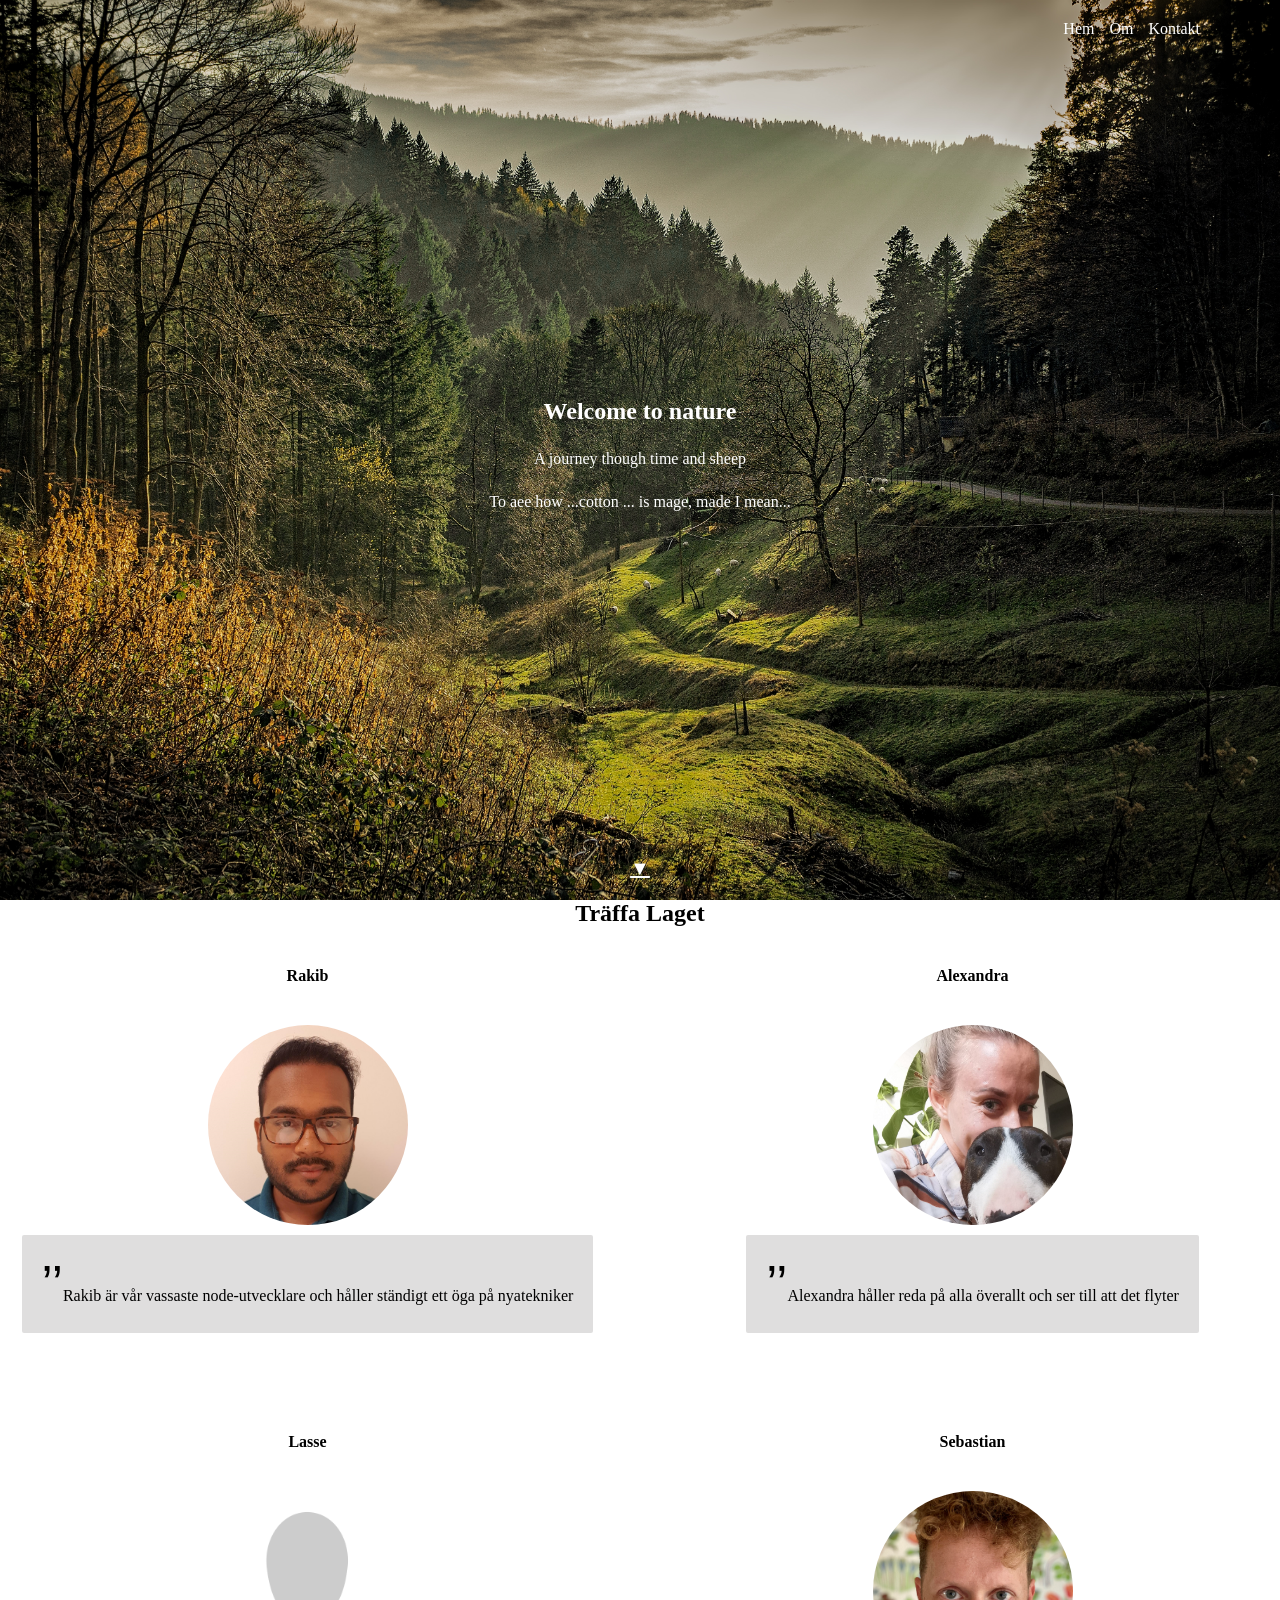
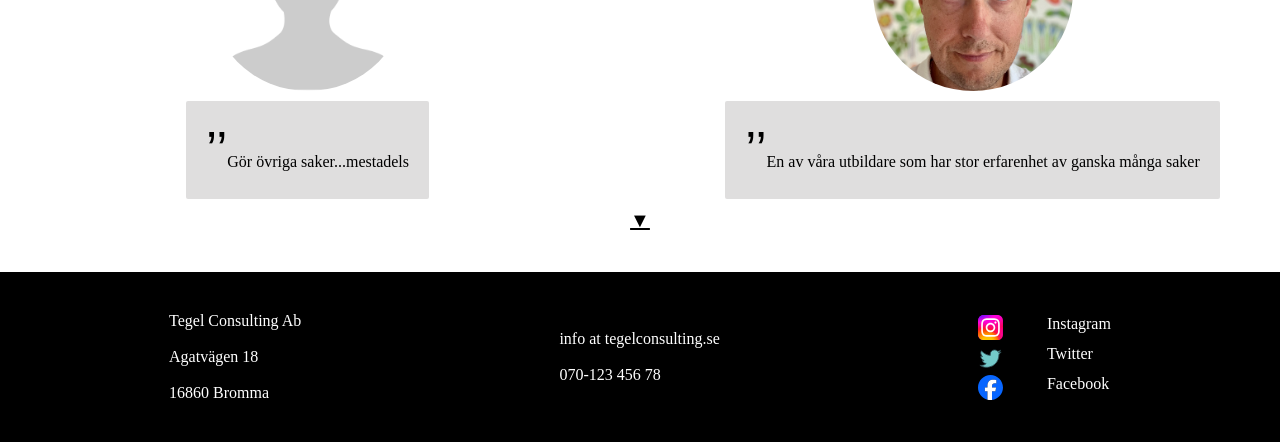
==== index.html @ 12af9621 "Rename inlamning1.html to index.html" ====
<!DOCTYPE html>
<html lang="en">
<head>
    <meta charset="UTF-8">
    <meta name="viewport" content="width=device-width, initial-scale=1.0">
    <title>Document</title>
    <link rel="stylesheet" href="inlamning1.css">
</head>
<body>
    
    <header id="hem">

        <div class="head">

            <!-- meny btn för mobil -->
            <button class="mobile-meny-btn">≡</button>



            <nav class="nav">

                <a href="#hem">Hem</a>
                <a href="#om">Om</a>
                <a href="#kontakt">Kontakt</a>

            </nav>

    
            <!-- alla text på hemsadan -->

            <div class="middle-text">

                <h2>Welcome to nature</h2>
                <p>A journey though time and sheep</p>
                <p>To aee how ...cotton ... is mage, made I mean...</p>

            </div>



            <!-- scroll arrow for next page -->

            <div class="next-page">
                <a href="#om">▼</a>
            </div>

        </div>


    </header>



    <!-- Header section är klar -->

    <!-- Jag ska jobba med main section -->
     


    <main id="om">

        <h2>Träffa Laget</h2>

        <div class="team">

            
            <div class="members">

                <h4>Rakib</h4>
                <img src="Rakib_Square.png" alt="Rakib">
                <p><span class="quote">’’</span>Rakib är vår vassaste node-utvecklare och håller ständigt ett öga på nyatekniker</p>


            </div>



            <div class="members">

                <h4>Alexandra</h4>
                <img src="Alexandra_Square.png" alt="Alexandra">
                <p><span class="quote">’’</span>Alexandra håller reda på alla överallt och ser till att det flyter</p>


            </div>




            <div class="members">

                <h4>Lasse</h4>
                <img src="NoPerson_Square.png" alt="Lasse">
                <p><span class="quote">’’</span>Gör övriga saker...mestadels</p>



            </div>



            <div class="members">


                <h4>Sebastian</h4>
                <img src="Sebastian_Square.png" alt="Sebastian">
                <p><span class="quote">’’</span>En av våra utbildare som har stor erfarenhet av ganska många saker</p>


            </div>


        </div>




        <!-- scroll arrow for next page -->

        <div class="next-page">
            <a href="#kontakt">▼</a>
        </div>


    </main>




    <!-- JAg är klar med main section -->
    <!-- Nu jag ska börja med footer section -->




    <footer id="kontakt">


        <div class="contact">

            <div class="adress">

                <p>Tegel Consulting Ab <br><br>
                    Agatvägen 18 <br><br>
                    16860 Bromma
                </p>

            </div>





            <div class="email-number">

                <p>info at tegelconsulting.se</p> <br>
                <p>070-123 456 78</p>

            </div>




            <div class="social-media">

                

                <img src="instagram.svg" alt="Instagram">
                <p>Instagram</p>

                

                <img src="twitter-svgrepo-com.svg" alt="Twitter">
                <p>Twitter</p>


            
                <img src="facebook.svg" alt="Facebook">
                <p>Facebook</p>


            </div>


        </div>

        
    </footer>


</body>
</html>
---- inlamning1.css ----
* {

    padding: 0;
    margin: 0;
    box-sizing: border-box;

}



html {
    scroll-behavior: smooth;
}

body {
    overflow-x: hidden;
}





/* Nu jag ska börja jobba med header section */
/* jag har jobbat med hela bakgrund här */





header {


    background-image: url(negative-space-black-forest-dawn.jpg);
    height: 100vh;
    background-size: cover;
    background-position: center;
    background-repeat: no-repeat;
    

}



.head {

   display: flex;
   flex-direction: column;
   height: 100vh;
     
}


.mobile-meny-btn {    

    display: none;

}


.head .nav a {

    color: white;
    text-decoration: none;   
}


.nav {


    align-self: flex-end;
    margin-top: 20px;
    margin-right: 80px;
    gap: 15px;
    display: flex;

}



.head .nav a:hover {

    text-decoration: underline;

}




.head .middle-text {

    text-align: center;
    margin-top: 40vh;
    color: white;

}


.middle-text h2 {

    margin-bottom: 25px;

}


.middle-text p {

    margin-bottom: 25px;

}


.next-page {
    margin-top: auto;
    align-self: center;
    margin-bottom: 20px;
    text-align: center;
    
}


.next-page a {

    color: white;
    font-size: 20px;
    
}


/* nu jag ska lägga media quary på header så att hemsidan blir responsiv */


@media (max-width: 600px) {


    .head {

        display: flex;
        flex-direction: column;

    }



    .mobile-meny-btn {    

        display: block;
        align-self: flex-end;
        width: 40px;
        height: 40px;
        font-size: 40px;
        margin-top: 30px;
        margin-right: 20px;
        background: none;
        border: none;
        
         
    }


    
    .nav {

        display: none;

    }

}






/* Header section är klar */
/* Nu jag ska jobba med main section */


main h2 {


    text-align: center;
    
}


/* jag ska bara använda team med grid sen resten ov boxar med flexbox */

.team {

    display: grid;
    grid-template-columns: 1fr 1fr;
    gap: 50px;


}


.team .members {
    display: flex;
    flex-direction: column;
    align-items: center;
}


.team .members h4 {

    text-align: center;
    margin: 40px;

}



.team .members img {

    width: 200px;
    border-radius: 50%;
}



   
.team .members p {

    background-color: rgb(223, 222, 222);
    border-radius: 2px;
    padding: 20px;
    margin: 10px;

}


.quote {
    font-size: 50px;
    font-family: Arial, Helvetica, sans-serif;
}



.contact {

    display: flex;

}


main .next-page a {

    color: black;
    text-align: center;
     

}


/* nu jag ska börja lägga media quaery för menu section */


@media(max-width:600px) {


    .team {


        display: grid;
        grid-template-columns: 1fr;
    }



}




/* Jag har jobbat klart med main section */
/* nu jag ska börja med footer section */




.contact {  

    display: flex;
    justify-content: space-around;
    align-items: center;
    flex-direction: row;
    background-color: black;
    color: white;
    padding: 40px;
    margin-top: 40px;

}



.contact .social-media {


    display: grid;
    grid-template-columns: 1fr 1fr;
    gap: 5px;
    
} 


.contact .social-media img {

    width: 25px;

}


/* media query för footer section */


@media(max-width:600px) {


    .contact {


        display: flex;
        flex-direction: column;
        align-items: center;
        text-align: center;
        gap: 40px;

    }


}



/* klar */
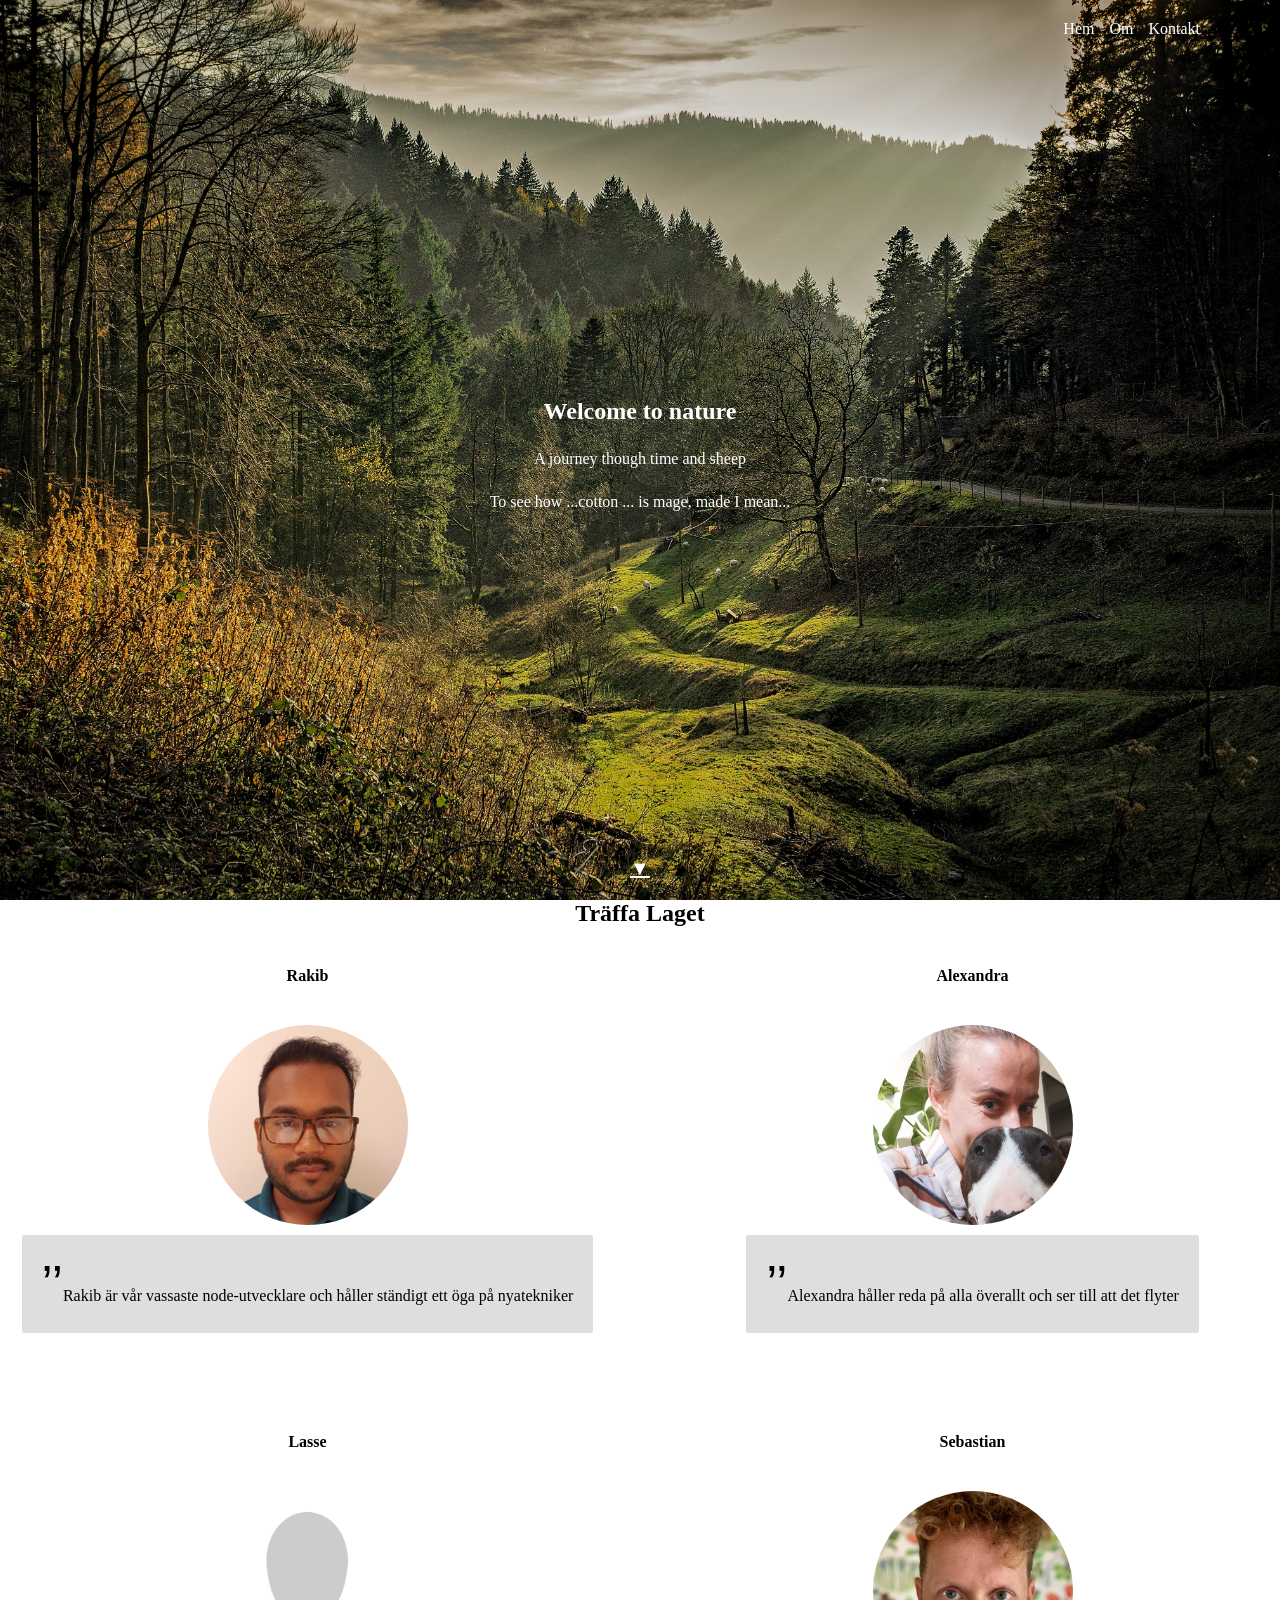
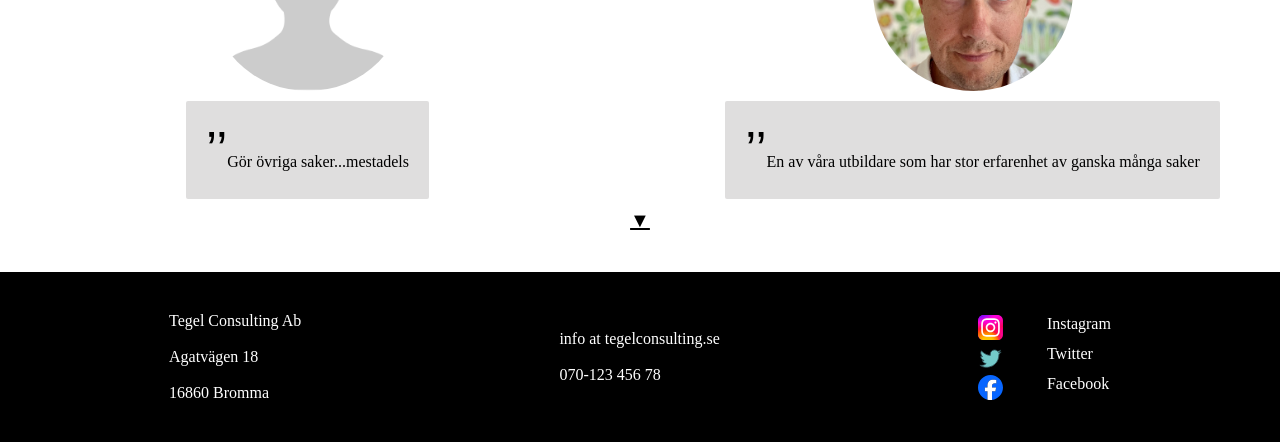
==== commit a82a02c9: "Update index.html" ====
--- a/index.html
+++ b/index.html
@@ -26,19 +26,19 @@
             </nav>
 
     
-            <!-- alla text på hemsadan -->
+            <!-- all text på hemsadan -->
 
             <div class="middle-text">
 
                 <h2>Welcome to nature</h2>
                 <p>A journey though time and sheep</p>
-                <p>To aee how ...cotton ... is mage, made I mean...</p>
+                <p>To see how ...cotton ... is mage, made I mean...</p>
 
             </div>
 
 
 
-            <!-- scroll arrow for next page -->
+            <!-- scroll arrow för nästa sida -->
 
             <div class="next-page">
                 <a href="#om">▼</a>
@@ -115,7 +115,7 @@
 
 
 
-        <!-- scroll arrow for next page -->
+        <!-- scroll arrow för nästa sida -->
 
         <div class="next-page">
             <a href="#kontakt">▼</a>
@@ -128,7 +128,7 @@
 
 
     <!-- JAg är klar med main section -->
-    <!-- Nu jag ska börja med footer section -->
+    <!-- Nu ska jag börja med footer section -->
 
 
 
--- a/inlamning1.css
+++ b/inlamning1.css
@@ -20,8 +20,8 @@
 
 
 
-/* Nu jag ska börja jobba med header section */
-/* jag har jobbat med hela bakgrund här */
+/* Nu börjar jag jobba med header section */
+/*  bakgrund  */
 
 
 
@@ -126,7 +126,7 @@
 }
 
 
-/* nu jag ska lägga media quary på header så att hemsidan blir responsiv */
+/* media quary för responsiv header */
 
 
 @media (max-width: 600px) {
@@ -172,7 +172,7 @@
 
 
 /* Header section är klar */
-/* Nu jag ska jobba med main section */
+/* Nu börjar jag jobba med main section */
 
 
 main h2 {
@@ -183,7 +183,7 @@
 }
 
 
-/* jag ska bara använda team med grid sen resten ov boxar med flexbox */
+/* Grid för team, flexbox för resten */
 
 .team {
 
@@ -253,7 +253,7 @@
 }
 
 
-/* nu jag ska börja lägga media quaery för menu section */
+/* media quaery för menu  */
 
 
 @media(max-width:600px) {
@@ -273,8 +273,8 @@
 
 
 
-/* Jag har jobbat klart med main section */
-/* nu jag ska börja med footer section */
+/*  main section är klar */
+/* nu börjar jag med footer section */
 
 
 
@@ -333,4 +333,4 @@
 
 
 
-/* klar */+/* klar */
